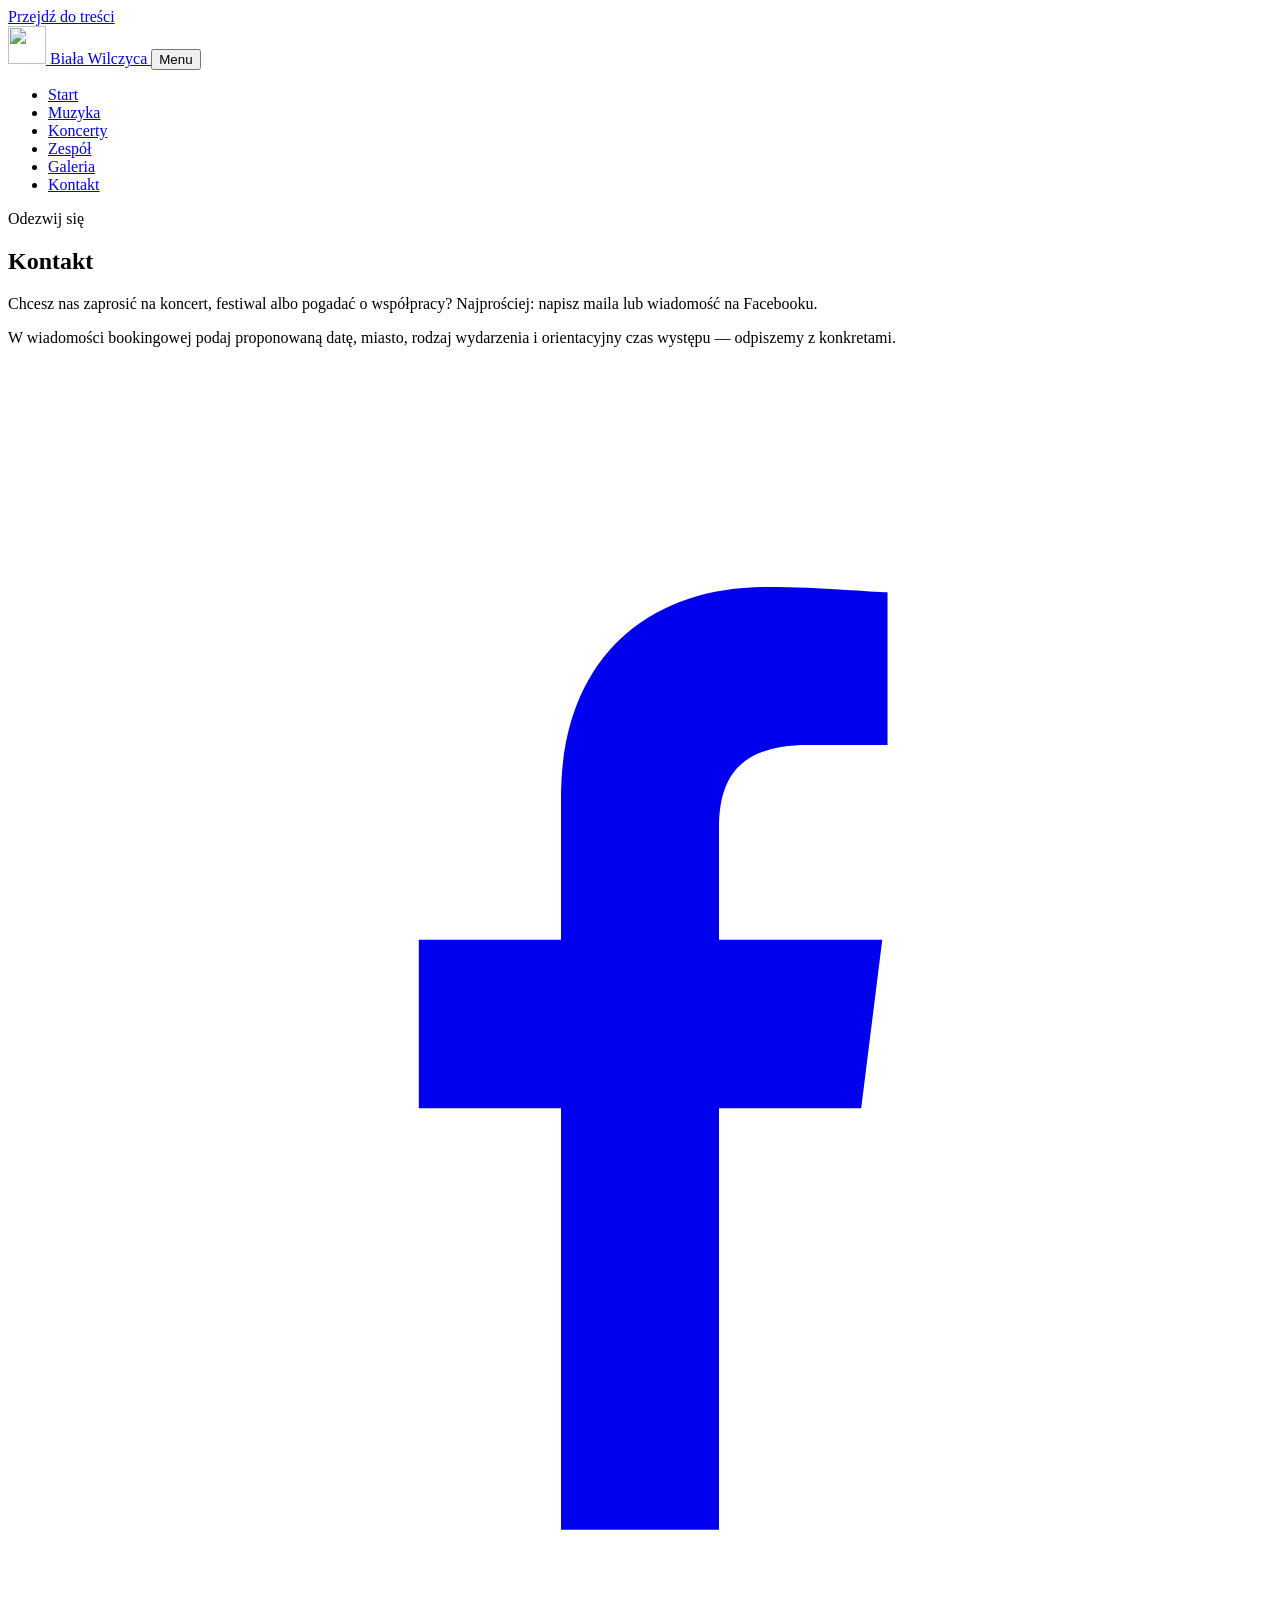
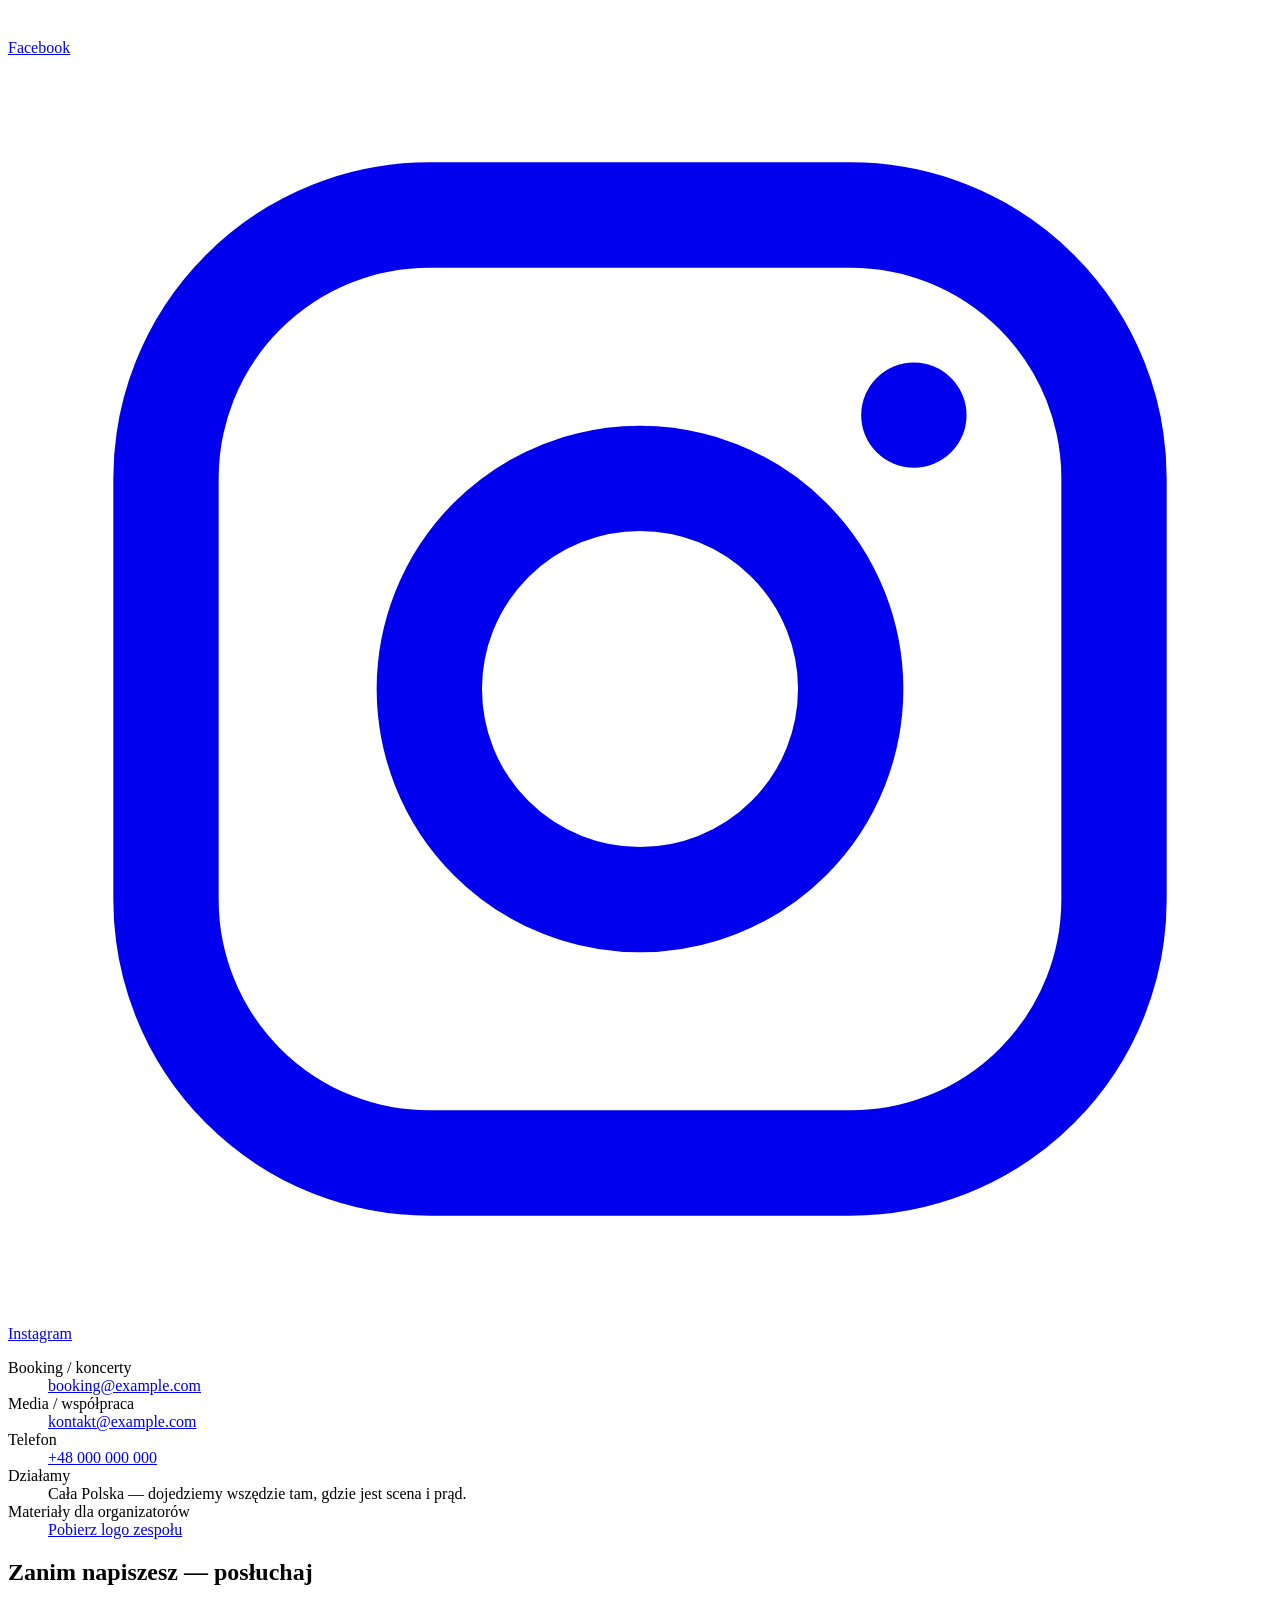
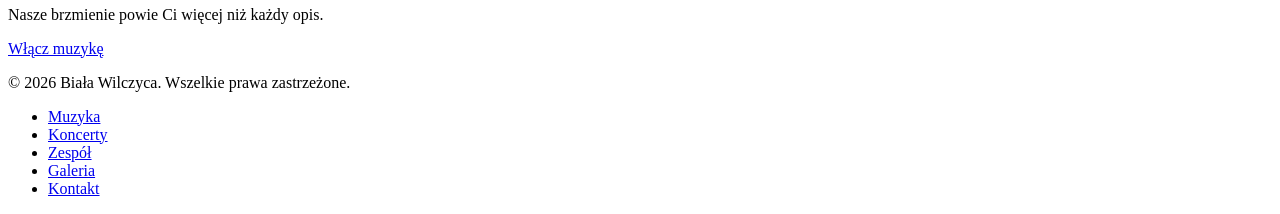
==== kontakt.html @ a4f1907a "Add files via upload" ====
<!DOCTYPE html>
<html lang="pl">
<head>
  <meta charset="UTF-8">
  <meta name="viewport" content="width=device-width, initial-scale=1.0">
  <title>Kontakt i booking — zarezerwuj koncert | Biała Wilczyca</title>
  <meta name="description" content="Skontaktuj się z zespołem Biała Wilczyca: booking koncertów, współpraca, media. Napisz do nas — odpowiadamy szybko.">
  <link rel="canonical" href="https://example.com/kontakt.html">
  <meta name="robots" content="index, follow">
  <meta property="og:type" content="website">
  <meta property="og:site_name" content="Biała Wilczyca">
  <meta property="og:title" content="Kontakt i booking — Biała Wilczyca">
  <meta property="og:description" content="Booking koncertów, współpraca i kontakt dla mediów.">
  <meta property="og:url" content="https://example.com/kontakt.html">
  <meta property="og:image" content="https://example.com/img/og-image.jpg">
  <meta property="og:locale" content="pl_PL">
  <meta name="twitter:card" content="summary_large_image">
  <link rel="icon" type="image/png" href="img/favicon.png">
  <meta name="theme-color" content="#0b0708">
  <link rel="manifest" href="site.webmanifest">
  <link rel="preconnect" href="https://fonts.googleapis.com">
  <link rel="preconnect" href="https://fonts.gstatic.com" crossorigin>
  <link href="https://fonts.googleapis.com/css2?family=Archivo:wght@400;500;600&family=Big+Shoulders:wght@700;800;900&family=IBM+Plex+Mono:wght@400;600&display=swap" rel="stylesheet">
  <link rel="stylesheet" href="css/main.css">
</head>
<body>
  <a class="skip-link" href="#main">Przejdź do treści</a>

  <header class="site-header">
    <nav class="nav wrap" aria-label="Główna nawigacja">
      <a class="brand" href="index.html">
        <img src="img/logo-nav.png" width="38" height="38" alt="" aria-hidden="true">
        Biała Wilczyca
      </a>
      <button class="nav-toggle" aria-expanded="false" aria-controls="nav-list">Menu</button>
      <ul class="nav-list" id="nav-list">
        <li><a href="index.html">Start</a></li>
        <li><a href="muzyka.html">Muzyka</a></li>
        <li><a href="koncerty.html">Koncerty</a></li>
        <li><a href="zespol.html">Zespół</a></li>
        <li><a href="galeria.html">Galeria</a></li>
        <li><a href="kontakt.html" aria-current="page">Kontakt</a></li>
      </ul>
    </nav>
  </header>

  <main id="main">
    <section class="section">
      <div class="wrap">
        <p class="eyebrow">Odezwij się</p>
        <h1>Kontakt</h1>
        <div class="contact-grid">
          <div>
            <p class="lead">Chcesz nas zaprosić na koncert, festiwal albo pogadać o współpracy?
              Najprościej: napisz maila lub wiadomość na Facebooku.</p>
            <p class="muted">W wiadomości bookingowej podaj proponowaną datę, miasto, rodzaj
              wydarzenia i orientacyjny czas występu — odpiszemy z konkretami.</p>
            <div class="social-row" style="margin-top:1.5rem">
              <a href="https://www.facebook.com/zespolbialawilczyca/" rel="noopener">
                <svg viewBox="0 0 24 24" fill="currentColor" aria-hidden="true"><path d="M13.5 22v-8h2.7l.4-3.2h-3.1V8.7c0-.9.3-1.6 1.7-1.6h1.5V4.2c-.3 0-1.2-.1-2.3-.1-2.3 0-3.9 1.4-3.9 4v2.7H7.8V14h2.7v8z"/></svg>
                Facebook
              </a>
              <a href="https://www.instagram.com/bialawilczyca.official" rel="noopener">
                <svg viewBox="0 0 24 24" fill="none" stroke="currentColor" stroke-width="2" aria-hidden="true"><rect x="3" y="3" width="18" height="18" rx="5"/><circle cx="12" cy="12" r="4"/><circle cx="17.2" cy="6.8" r="1" fill="currentColor" stroke="none"/></svg>
                Instagram
              </a>
            </div>
          </div>

          <!-- ═══ EDYCJA: prawdziwy adres e-mail i telefon (albo usuń telefon) ═══ -->
          <dl class="contact-card">
            <dt>Booking / koncerty</dt>
            <dd><a href="mailto:booking@example.com">booking@example.com</a></dd>
            <dt>Media / współpraca</dt>
            <dd><a href="mailto:kontakt@example.com">kontakt@example.com</a></dd>
            <dt>Telefon</dt>
            <dd><a href="tel:+48000000000">+48 000 000 000</a></dd>
            <dt>Działamy</dt>
            <dd>Cała Polska — dojedziemy wszędzie tam, gdzie jest scena i prąd.</dd>
            <dt>Materiały dla organizatorów</dt>
            <dd><a href="img/logo-full.jpg" download="biala-wilczyca-logo.jpg">Pobierz logo zespołu</a></dd>
          </dl>
        </div>
      </div>
    </section>

    <section class="section cta-band" aria-labelledby="naglowek-cta">
      <div class="wrap reveal">
        <h2 id="naglowek-cta">Zanim napiszesz — posłuchaj</h2>
        <p class="muted" style="margin-inline:auto">Nasze brzmienie powie Ci więcej niż każdy opis.</p>
        <a class="btn btn--primary" href="muzyka.html">Włącz muzykę</a>
      </div>
    </section>
  </main>

  <footer class="site-footer">
    <div class="wrap footer-grid">
      <p>© <span id="year">2026</span> Biała Wilczyca. Wszelkie prawa zastrzeżone.</p>
      <ul class="footer-nav">
        <li><a href="muzyka.html">Muzyka</a></li>
        <li><a href="koncerty.html">Koncerty</a></li>
        <li><a href="zespol.html">Zespół</a></li>
        <li><a href="galeria.html">Galeria</a></li>
        <li><a href="kontakt.html">Kontakt</a></li>
      </ul>
    </div>
  </footer>

  <script src="js/main.js" defer></script>
</body>
</html>
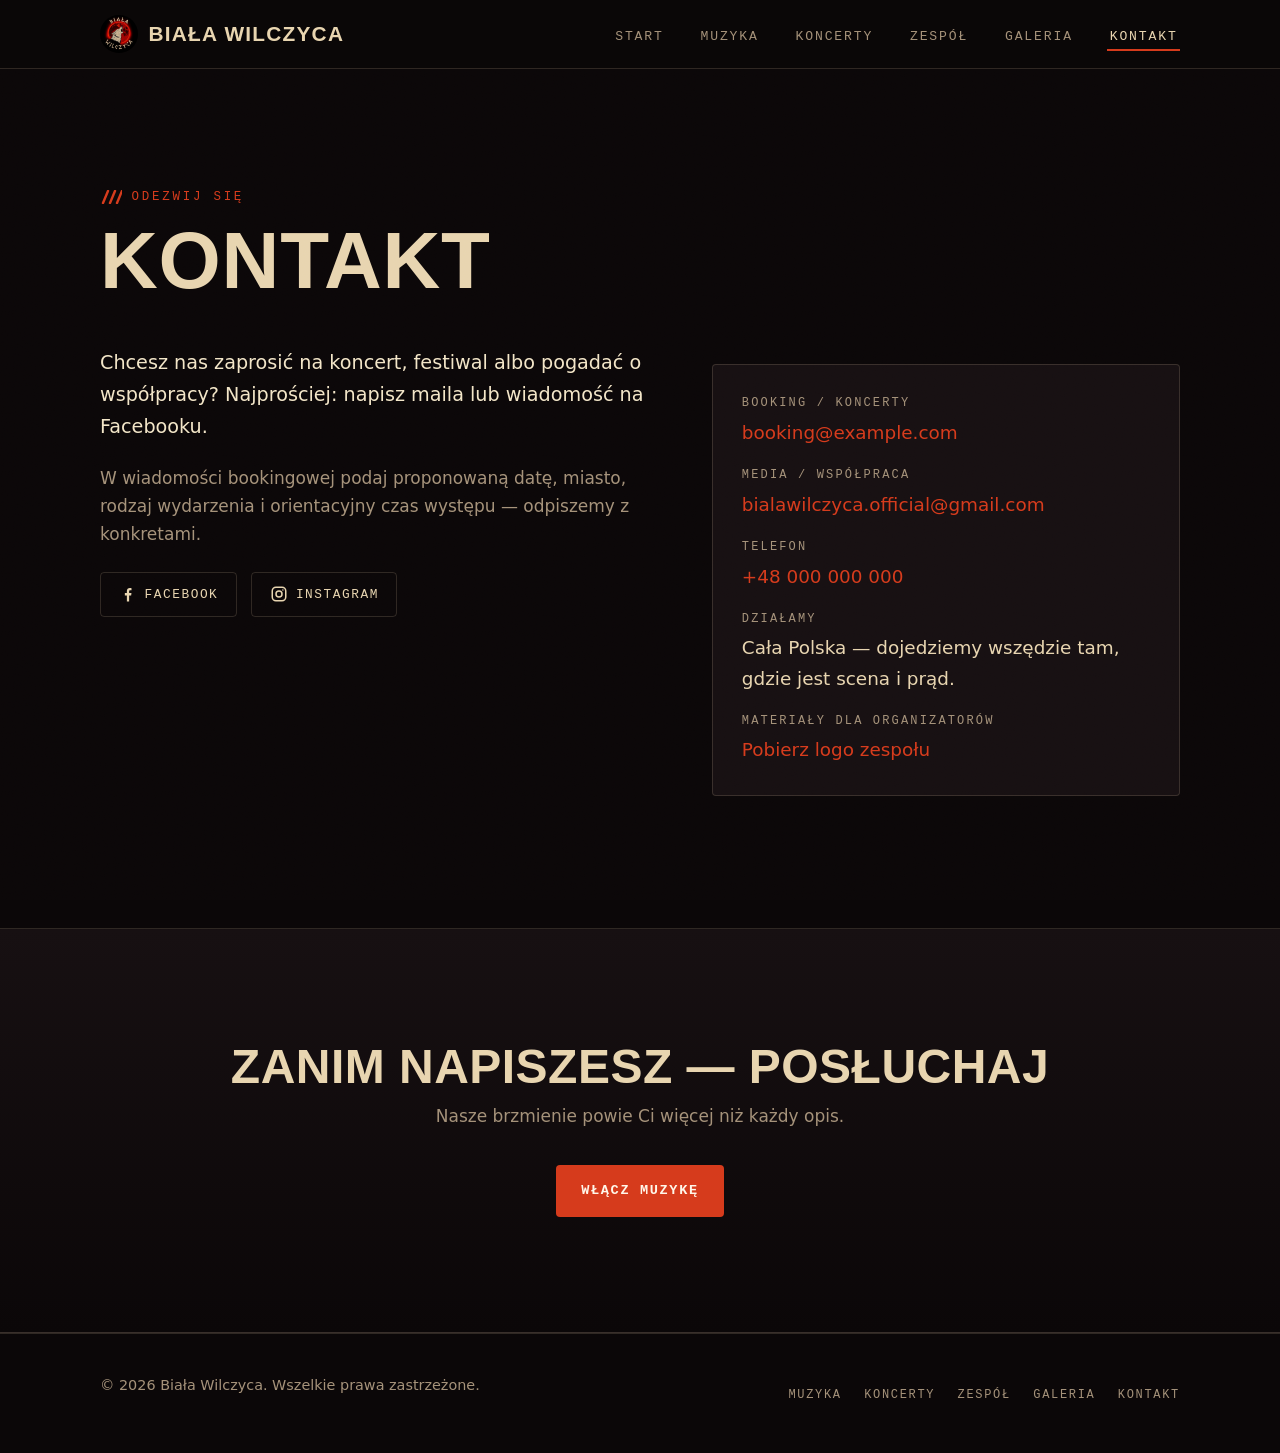
==== commit 06369ac9: "Update kontakt.html" ====
--- a/kontakt.html
+++ b/kontakt.html
@@ -72,7 +72,7 @@
             <dt>Booking / koncerty</dt>
             <dd><a href="mailto:booking@example.com">booking@example.com</a></dd>
             <dt>Media / współpraca</dt>
-            <dd><a href="mailto:kontakt@example.com">kontakt@example.com</a></dd>
+            <dd><a href="mailto:kontakt@example.com">bialawilczyca.official@gmail.com</a></dd>
             <dt>Telefon</dt>
             <dd><a href="tel:+48000000000">+48 000 000 000</a></dd>
             <dt>Działamy</dt>
--- a/css/main.css
+++ b/css/main.css
@@ -0,0 +1,357 @@
+/* ==========================================================================
+   BIAŁA WILCZYCA — main.css
+   Identyfikacja: „Noc watahy” — noc, księżyc, pazur, światło sceniczne.
+   Paleta:  --noc (tło) · --kość (tekst) · --stal (przygaszony) · --bursztyn (akcent)
+   Typografia: Big Shoulders (display) · Archivo (tekst) · IBM Plex Mono (daty/etykiety)
+   ========================================================================== */
+
+/* ---------- Tokeny ---------- */
+:root {
+  --noc: #0b0708;          /* ciepła czerń — tło logo */
+  --noc-2: #171012;        /* panele, karty */
+  --noc-3: #221619;        /* hover paneli */
+  --kosc: #e8d5b0;         /* kość / krem liternictwa z logo */
+  --stal: #a5927a;         /* przygaszony ciepły — tekst drugorzędny */
+  --ksiezyc: #f3e6c8;      /* jaśniejszy krem — wyróżnienia */
+  --bursztyn: #d63b1c;     /* krwawa czerwień księżyca z logo — akcent CTA */
+  --bursztyn-2: #ef5028;
+  --linia: rgba(232, 213, 176, 0.16);
+
+  --f-display: "Big Shoulders", "Arial Narrow", sans-serif;
+  --f-body: "Archivo", system-ui, -apple-system, "Segoe UI", sans-serif;
+  --f-mono: "IBM Plex Mono", ui-monospace, "SF Mono", Consolas, monospace;
+
+  --max-w: 1160px;
+  --gutter: clamp(1.25rem, 4vw, 2.5rem);
+  --radius: 4px;
+
+  --fs-hero: clamp(3.4rem, 13vw, 11rem);
+  --fs-h1: clamp(2.6rem, 7vw, 5rem);
+  --fs-h2: clamp(1.9rem, 4.5vw, 3rem);
+  --fs-h3: clamp(1.25rem, 2.4vw, 1.6rem);
+}
+
+/* ---------- Reset / baza ---------- */
+*, *::before, *::after { box-sizing: border-box; }
+html { scroll-behavior: smooth; -webkit-text-size-adjust: 100%; }
+body {
+  margin: 0;
+  background: var(--noc);
+  color: var(--kosc);
+  font-family: var(--f-body);
+  font-size: 1.0625rem;
+  line-height: 1.65;
+  overflow-x: hidden;
+}
+img, svg, video, iframe { max-width: 100%; height: auto; display: block; }
+a { color: inherit; }
+:focus-visible {
+  outline: 2px solid var(--bursztyn);
+  outline-offset: 3px;
+  border-radius: 2px;
+}
+::selection { background: var(--bursztyn); color: #fff7ea; }
+
+.skip-link {
+  position: absolute; left: -999px; top: 0;
+  background: var(--bursztyn); color: #fff7ea;
+  padding: 0.6rem 1rem; z-index: 100; font-weight: 600;
+}
+.skip-link:focus { left: 0.5rem; top: 0.5rem; }
+
+.visually-hidden {
+  position: absolute !important; width: 1px; height: 1px;
+  margin: -1px; padding: 0; overflow: hidden;
+  clip: rect(0 0 0 0); white-space: nowrap; border: 0;
+}
+
+/* ziarno analogowe — tanie, jedna warstwa */
+body::after {
+  content: ""; position: fixed; inset: 0; z-index: 5; pointer-events: none;
+  opacity: 0.05; mix-blend-mode: overlay;
+  background-image: url("data:image/svg+xml,%3Csvg xmlns='http://www.w3.org/2000/svg' width='160' height='160'%3E%3Cfilter id='n'%3E%3CfeTurbulence type='fractalNoise' baseFrequency='0.9' numOctaves='2'/%3E%3C/filter%3E%3Crect width='160' height='160' filter='url(%23n)'/%3E%3C/svg%3E");
+}
+
+/* ---------- Typografia ---------- */
+h1, h2, h3 {
+  font-family: var(--f-display);
+  font-weight: 800;
+  line-height: 0.95;
+  letter-spacing: 0.01em;
+  text-transform: uppercase;
+  margin: 0 0 0.6em;
+}
+h1 { font-size: var(--fs-h1); }
+h2 { font-size: var(--fs-h2); }
+h3 { font-size: var(--fs-h3); letter-spacing: 0.03em; }
+p { margin: 0 0 1.1em; max-width: 62ch; }
+.lead { font-size: 1.2rem; color: var(--ksiezyc); }
+.muted { color: var(--stal); }
+
+.eyebrow {
+  font-family: var(--f-mono);
+  font-size: 0.78rem;
+  letter-spacing: 0.22em;
+  text-transform: uppercase;
+  color: var(--bursztyn);
+  display: inline-flex; align-items: center; gap: 0.6rem;
+  margin: 0 0 1rem;
+}
+/* pazur — trzy cięcia, znak rozpoznawczy marki */
+.eyebrow::before {
+  content: ""; width: 22px; height: 14px; flex: none;
+  background: url("data:image/svg+xml,%3Csvg xmlns='http://www.w3.org/2000/svg' viewBox='0 0 22 14'%3E%3Cg stroke='%23d63b1c' stroke-width='2.4' stroke-linecap='round'%3E%3Cpath d='M3 13 8 1'/%3E%3Cpath d='M10 13 15 1'/%3E%3Cpath d='M17 13 22 1'/%3E%3C/g%3E%3C/svg%3E") center/contain no-repeat;
+}
+
+/* ---------- Układ ---------- */
+.wrap { max-width: var(--max-w); margin-inline: auto; padding-inline: var(--gutter); }
+.section { padding-block: clamp(4rem, 9vw, 7.5rem); position: relative; }
+.section--tight { padding-block: clamp(2.5rem, 6vw, 4.5rem); }
+
+.claw-divider {
+  border: 0; height: 20px; margin: 0 auto; max-width: var(--max-w);
+  background:
+    url("data:image/svg+xml,%3Csvg xmlns='http://www.w3.org/2000/svg' viewBox='0 0 30 20'%3E%3Cg stroke='%23a5927a' stroke-width='2' stroke-linecap='round' opacity='0.45'%3E%3Cpath d='M5 18 12 2'/%3E%3Cpath d='M13 18 20 2'/%3E%3Cpath d='M21 18 28 2'/%3E%3C/g%3E%3C/svg%3E") center/30px 20px no-repeat;
+}
+
+/* ---------- Nagłówek / nawigacja ---------- */
+.site-header {
+  position: sticky; top: 0; z-index: 50;
+  background: color-mix(in srgb, var(--noc) 86%, transparent);
+  backdrop-filter: blur(10px);
+  border-bottom: 1px solid var(--linia);
+}
+.nav {
+  display: flex; align-items: center; justify-content: space-between;
+  gap: 1rem; min-height: 68px;
+}
+.brand {
+  display: inline-flex; align-items: center; gap: 0.65rem;
+  font-family: var(--f-display); font-weight: 800; font-size: 1.3rem;
+  letter-spacing: 0.06em; text-transform: uppercase; text-decoration: none;
+}
+.brand img { width: 38px; height: 38px; flex: none; border-radius: 50%; }
+
+.nav-list {
+  display: flex; gap: clamp(0.9rem, 2.5vw, 2rem);
+  list-style: none; margin: 0; padding: 0;
+}
+.nav-list a {
+  font-family: var(--f-mono); font-size: 0.82rem;
+  letter-spacing: 0.14em; text-transform: uppercase;
+  text-decoration: none; color: var(--stal);
+  padding: 0.45rem 0.15rem; position: relative;
+}
+.nav-list a:hover { color: var(--kosc); }
+.nav-list a::after {
+  content: ""; position: absolute; left: 0; right: 100%; bottom: 0;
+  height: 2px; background: var(--bursztyn); transition: right 0.25s ease;
+}
+.nav-list a:hover::after,
+.nav-list a[aria-current="page"]::after { right: 0; }
+.nav-list a[aria-current="page"] { color: var(--kosc); }
+
+.nav-toggle {
+  display: none; background: none; border: 1px solid var(--linia);
+  color: var(--kosc); border-radius: var(--radius);
+  padding: 0.55rem 0.7rem; cursor: pointer;
+  font-family: var(--f-mono); font-size: 0.8rem; letter-spacing: 0.1em;
+}
+
+@media (max-width: 780px) {
+  .nav-toggle { display: inline-block; }
+  .nav-list {
+    position: absolute; top: 100%; left: 0; right: 0;
+    flex-direction: column; gap: 0; padding: 0.5rem 0 1rem;
+    background: var(--noc-2); border-bottom: 1px solid var(--linia);
+    display: none;
+  }
+  .nav-list.is-open { display: flex; }
+  .nav-list a { display: block; padding: 0.85rem var(--gutter); font-size: 0.95rem; }
+  .nav-list a::after { display: none; }
+  .nav-list a[aria-current="page"] { color: var(--bursztyn); }
+}
+
+/* ---------- Przyciski ---------- */
+.btn {
+  display: inline-flex; align-items: center; gap: 0.55rem;
+  font-family: var(--f-mono); font-size: 0.85rem; font-weight: 600;
+  letter-spacing: 0.12em; text-transform: uppercase; text-decoration: none;
+  padding: 0.85rem 1.5rem; border-radius: var(--radius);
+  border: 1px solid transparent; cursor: pointer;
+  transition: transform 0.15s ease, background 0.2s ease, color 0.2s ease, border-color 0.2s ease;
+}
+.btn:active { transform: translateY(1px); }
+.btn--primary { background: var(--bursztyn); color: #fff7ea; }
+.btn--primary:hover { background: var(--bursztyn-2); }
+.btn--ghost { border-color: var(--linia); color: var(--kosc); background: transparent; }
+.btn--ghost:hover { border-color: var(--bursztyn); color: var(--bursztyn); }
+
+/* ---------- Hero ---------- */
+.hero {
+  position: relative; overflow: hidden;
+  min-height: min(92vh, 860px);
+  display: grid; align-items: center;
+  border-bottom: 1px solid var(--linia);
+}
+.hero .wrap { position: relative; z-index: 2; padding-block: clamp(5rem, 12vh, 8rem); }
+
+.hero-logo {
+  position: absolute; z-index: 1; pointer-events: none;
+  width: min(78vmin, 660px); height: auto;
+  right: max(-6vmin, -50px); top: 50%; transform: translateY(-52%);
+  /* czarny kwadrat logo wtapia się w tło; maska zmiękcza krawędzie */
+  -webkit-mask-image: radial-gradient(circle at 50% 50%, #000 66%, transparent 86%);
+  mask-image: radial-gradient(circle at 50% 50%, #000 66%, transparent 86%);
+  filter: drop-shadow(0 0 90px rgba(214, 59, 28, 0.35));
+}
+
+.hero-kicker {
+  font-family: var(--f-mono); color: var(--stal);
+  letter-spacing: 0.26em; text-transform: uppercase; font-size: 0.8rem;
+  margin: 0 0 1.2rem;
+}
+.hero-title {
+  font-family: var(--f-display); font-weight: 900;
+  font-size: var(--fs-hero); line-height: 0.86;
+  text-transform: uppercase; margin: 0 0 1.4rem;
+  display: grid;
+}
+.hero-title .line-2 { color: transparent; -webkit-text-stroke: 2px var(--kosc); }
+.hero-sub { max-width: 46ch; color: var(--ksiezyc); font-size: 1.15rem; }
+.hero-cta { display: flex; flex-wrap: wrap; gap: 0.9rem; margin-top: 2rem; }
+
+@media (max-width: 700px) {
+  .hero-logo { right: -26vmin; opacity: 0.5; width: 82vmin; }
+  .hero-title .line-2 { -webkit-text-stroke-width: 1.4px; }
+}
+
+/* ---------- Karty koncertów (setlista biletowa) ---------- */
+.gig-list { list-style: none; margin: 0; padding: 0; border-top: 1px solid var(--linia); }
+.gig {
+  display: grid; grid-template-columns: 110px 1fr auto; gap: 1.2rem;
+  align-items: center; padding: 1.2rem 0.2rem;
+  border-bottom: 1px solid var(--linia);
+  transition: background 0.2s ease;
+}
+.gig:hover { background: var(--noc-2); }
+.gig-date {
+  font-family: var(--f-mono); color: var(--bursztyn);
+  font-size: 0.95rem; line-height: 1.35; text-transform: uppercase;
+}
+.gig-date strong { display: block; font-size: 1.5rem; font-weight: 600; color: var(--kosc); }
+.gig-title { font-family: var(--f-display); font-size: 1.35rem; font-weight: 700; text-transform: uppercase; letter-spacing: 0.02em; margin: 0 0 0.15rem; }
+.gig-venue { color: var(--stal); font-size: 0.95rem; margin: 0; }
+.gig .btn { justify-self: end; }
+@media (max-width: 640px) {
+  .gig { grid-template-columns: 84px 1fr; }
+  .gig .btn { grid-column: 2; justify-self: start; }
+}
+.gig--past { opacity: 0.6; }
+.gig--past .gig-date { color: var(--stal); }
+
+/* ---------- Muzyka ---------- */
+.release-grid {
+  display: grid; gap: 1.6rem;
+  grid-template-columns: repeat(auto-fit, minmax(260px, 1fr));
+}
+.release {
+  background: var(--noc-2); border: 1px solid var(--linia);
+  border-radius: var(--radius); overflow: hidden;
+  display: flex; flex-direction: column;
+  transition: transform 0.2s ease, border-color 0.2s ease;
+}
+.release:hover { transform: translateY(-4px); border-color: var(--bursztyn); }
+.release-cover { aspect-ratio: 1; background: var(--noc-3); }
+.release-cover img, .release-cover svg { width: 100%; height: 100%; object-fit: cover; }
+.release-body { padding: 1.2rem 1.3rem 1.4rem; display: flex; flex-direction: column; gap: 0.5rem; flex: 1; }
+.release-meta { font-family: var(--f-mono); font-size: 0.75rem; letter-spacing: 0.16em; text-transform: uppercase; color: var(--stal); }
+.release-title { font-family: var(--f-display); font-size: 1.45rem; font-weight: 800; text-transform: uppercase; margin: 0; }
+.release-links { margin-top: auto; padding-top: 0.8rem; display: flex; gap: 1rem; flex-wrap: wrap; }
+.release-links a {
+  font-family: var(--f-mono); font-size: 0.78rem; letter-spacing: 0.1em;
+  text-transform: uppercase; color: var(--bursztyn); text-decoration: none;
+}
+.release-links a:hover { text-decoration: underline; text-underline-offset: 4px; }
+
+.embed-frame {
+  position: relative; border: 1px solid var(--linia); border-radius: var(--radius);
+  overflow: hidden; background: var(--noc-2); aspect-ratio: 16 / 9;
+}
+.embed-frame iframe { position: absolute; inset: 0; width: 100%; height: 100%; border: 0; }
+
+/* ---------- Zespół ---------- */
+.member-grid { display: grid; gap: 1.6rem; grid-template-columns: repeat(auto-fit, minmax(230px, 1fr)); }
+.member { text-align: left; }
+.member-photo {
+  aspect-ratio: 4 / 5; background: var(--noc-2);
+  border: 1px solid var(--linia); border-radius: var(--radius);
+  overflow: hidden; margin-bottom: 0.9rem;
+}
+.member-photo img, .member-photo svg { width: 100%; height: 100%; object-fit: cover; }
+.member h3 { margin: 0 0 0.15rem; }
+.member p { color: var(--stal); font-family: var(--f-mono); font-size: 0.8rem; letter-spacing: 0.14em; text-transform: uppercase; }
+
+/* ---------- Galeria ---------- */
+.gallery { display: grid; gap: 0.9rem; grid-template-columns: repeat(auto-fill, minmax(240px, 1fr)); }
+.gallery figure { margin: 0; border: 1px solid var(--linia); border-radius: var(--radius); overflow: hidden; background: var(--noc-2); }
+.gallery img, .gallery svg { width: 100%; aspect-ratio: 4/3; object-fit: cover; transition: transform 0.35s ease; }
+.gallery figure:hover img { transform: scale(1.04); }
+.gallery figcaption { font-family: var(--f-mono); font-size: 0.72rem; letter-spacing: 0.1em; text-transform: uppercase; color: var(--stal); padding: 0.55rem 0.75rem; }
+
+/* ---------- Kontakt ---------- */
+.contact-grid { display: grid; gap: 2.5rem; grid-template-columns: 1.1fr 0.9fr; align-items: start; }
+@media (max-width: 800px) { .contact-grid { grid-template-columns: 1fr; } }
+.contact-card {
+  background: var(--noc-2); border: 1px solid var(--linia);
+  border-radius: var(--radius); padding: 1.8rem;
+}
+.contact-card dt { font-family: var(--f-mono); font-size: 0.75rem; letter-spacing: 0.18em; text-transform: uppercase; color: var(--stal); margin-top: 1.1rem; }
+.contact-card dt:first-child { margin-top: 0; }
+.contact-card dd { margin: 0.25rem 0 0; font-size: 1.15rem; }
+.contact-card a { color: var(--bursztyn); text-decoration: none; }
+.contact-card a:hover { text-decoration: underline; text-underline-offset: 4px; }
+
+/* ---------- Pasek social ---------- */
+.social-row { display: flex; gap: 0.9rem; flex-wrap: wrap; }
+.social-row a {
+  display: inline-flex; align-items: center; gap: 0.5rem;
+  border: 1px solid var(--linia); border-radius: var(--radius);
+  padding: 0.7rem 1.1rem; text-decoration: none;
+  font-family: var(--f-mono); font-size: 0.8rem; letter-spacing: 0.12em; text-transform: uppercase;
+  color: var(--kosc); transition: border-color 0.2s ease, color 0.2s ease;
+}
+.social-row a:hover { border-color: var(--bursztyn); color: var(--bursztyn); }
+.social-row svg { width: 18px; height: 18px; }
+
+/* ---------- CTA pełnej szerokości ---------- */
+.cta-band {
+  background: linear-gradient(180deg, var(--noc-2), var(--noc));
+  border-block: 1px solid var(--linia);
+  text-align: center;
+}
+.cta-band h2 { margin-bottom: 0.8rem; }
+.cta-band .btn { margin-top: 1rem; }
+
+/* ---------- Stopka ---------- */
+.site-footer { border-top: 1px solid var(--linia); padding-block: 2.5rem; color: var(--stal); font-size: 0.9rem; }
+.footer-grid { display: flex; flex-wrap: wrap; gap: 1.5rem 3rem; justify-content: space-between; align-items: center; }
+.footer-nav { display: flex; gap: 1.4rem; flex-wrap: wrap; list-style: none; margin: 0; padding: 0; }
+.footer-nav a { color: var(--stal); text-decoration: none; font-family: var(--f-mono); font-size: 0.75rem; letter-spacing: 0.14em; text-transform: uppercase; }
+.footer-nav a:hover { color: var(--bursztyn); }
+
+/* ---------- Animacje wejścia ---------- */
+.reveal { opacity: 0; transform: translateY(18px); transition: opacity 0.6s ease, transform 0.6s ease; }
+.reveal.is-visible { opacity: 1; transform: none; }
+
+@media (prefers-reduced-motion: reduce) {
+  html { scroll-behavior: auto; }
+  *, *::before, *::after { animation: none !important; transition: none !important; }
+  .reveal { opacity: 1; transform: none; }
+}
+
+/* ---------- Druk ---------- */
+@media print {
+  body::after, .hero-logo, .nav-toggle { display: none; }
+  body { background: #fff; color: #000; }
+}
